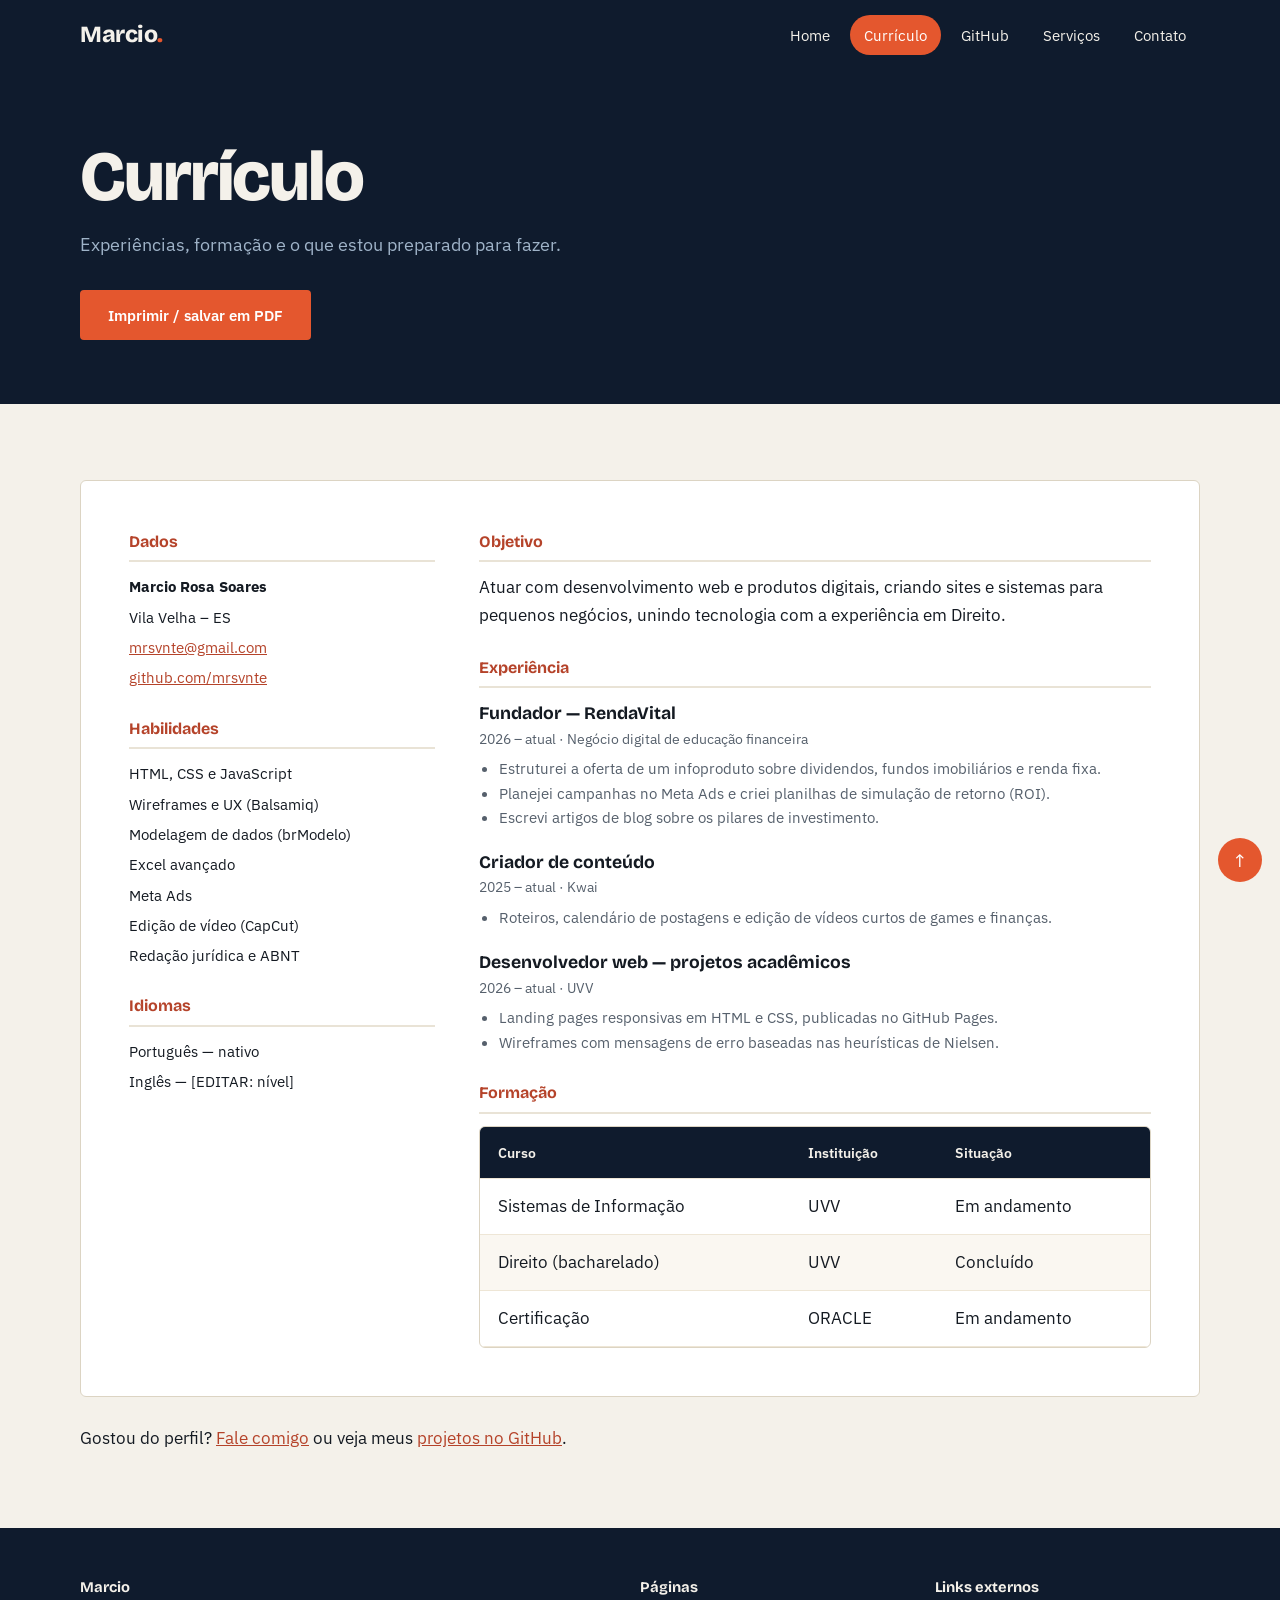
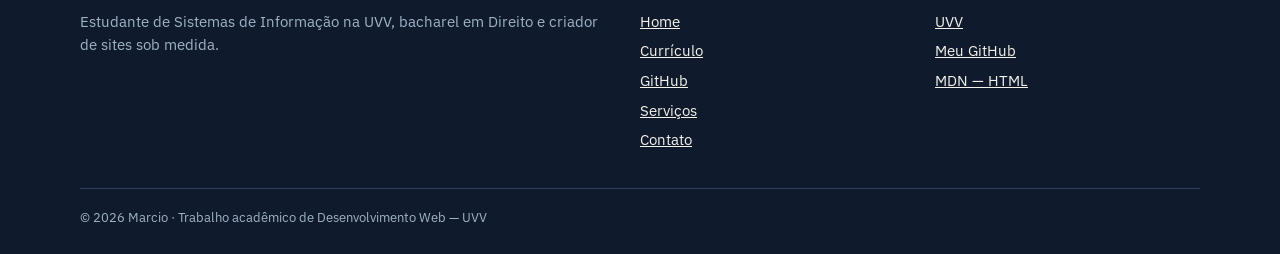
==== landpagemarcio/curriculo.html @ 63d4f601 "Add files via upload" ====
<!DOCTYPE html>
<html lang="pt-BR">
<head>
  <meta charset="UTF-8">
  <meta name="viewport" content="width=device-width, initial-scale=1.0">
  <meta name="description" content="Marcio — estudante de Sistemas de Informação na UVV. Portfólio, currículo e criação de sites.">
  <title>Currículo | Marcio</title>
  <link rel="preconnect" href="https://fonts.googleapis.com">
  <link rel="preconnect" href="https://fonts.gstatic.com" crossorigin>
  <link href="https://fonts.googleapis.com/css2?family=Bricolage+Grotesque:opsz,wght@12..96,700;12..96,800&family=IBM+Plex+Sans:wght@400;600&display=swap" rel="stylesheet">
  <link rel="stylesheet" href="css/style.css">
</head>
<body id="topo">
  <header class="topo">
    <div class="container">
      <a href="index.html" class="marca">Marcio<span>.</span></a>
      <input type="checkbox" id="menu-toggle">
      <label for="menu-toggle" class="menu-botao" aria-label="Abrir menu">☰</label>
      <nav class="menu" aria-label="Menu principal">
        <ul>
          <li><a href="index.html">Home</a></li>
          <li><a href="curriculo.html" class="ativo" aria-current="page">Currículo</a></li>
          <li><a href="github.html">GitHub</a></li>
          <li><a href="servicos.html">Serviços</a></li>
          <li><a href="contato.html">Contato</a></li>
        </ul>
      </nav>
    </div>
  </header>

  <main>
    <section class="cabecalho">
      <div class="container">
        <h1>Currículo</h1>
        <p>Experiências, formação e o que estou preparado para fazer.</p>
        <div class="acoes"><button class="botao" onclick="window.print()">Imprimir / salvar em PDF</button></div>
      </div>
    </section>

    <section>
      <div class="container">
        <article class="cv">
          <aside>
            <h3>Dados</h3>
            <ul>
              <li><strong>Marcio Rosa Soares</strong></li>
              <li>Vila Velha – ES</li>
              <li><a href="mailto:mrsvnte@gmail.com">mrsvnte@gmail.com</a></li>
              <li><a href="https://github.com/mrsvnte" target="_blank" rel="noopener">github.com/mrsvnte</a></li>
            </ul>
            <h3>Habilidades</h3>
            <ul>
              <li>HTML, CSS e JavaScript</li>
              <li>Wireframes e UX (Balsamiq)</li>
              <li>Modelagem de dados (brModelo)</li>
              <li>Excel avançado</li>
              <li>Meta Ads</li>
              <li>Edição de vídeo (CapCut)</li>
              <li>Redação jurídica e ABNT</li>
            </ul>
            <h3>Idiomas</h3>
            <ul>
              <li>Português — nativo</li>
              <li>Inglês — [EDITAR: nível]</li>
            </ul>
          </aside>

          <div>
            <div class="bloco">
              <h3>Objetivo</h3>
              <p>Atuar com desenvolvimento web e produtos digitais, criando sites e sistemas para pequenos negócios, unindo tecnologia com a experiência em Direito.</p>
            </div>
            <div class="bloco">
              <h3>Experiência</h3>
              <div class="exp">
                <strong>Fundador — RendaVital</strong>
                <span class="periodo">2026 – atual · Negócio digital de educação financeira</span>
                <ul>
                  <li>Estruturei a oferta de um infoproduto sobre dividendos, fundos imobiliários e renda fixa.</li>
                  <li>Planejei campanhas no Meta Ads e criei planilhas de simulação de retorno (ROI).</li>
                  <li>Escrevi artigos de blog sobre os pilares de investimento.</li>
                </ul>
              </div>
              <div class="exp">
                <strong>Criador de conteúdo</strong>
                <span class="periodo">2025 – atual · Kwai</span>
                <ul>
                  <li>Roteiros, calendário de postagens e edição de vídeos curtos de games e finanças.</li>
                </ul>
              </div>
              <div class="exp">
                <strong>Desenvolvedor web — projetos acadêmicos</strong>
                <span class="periodo">2026 – atual · UVV</span>
                <ul>
                  <li>Landing pages responsivas em HTML e CSS, publicadas no GitHub Pages.</li>
                  <li>Wireframes com mensagens de erro baseadas nas heurísticas de Nielsen.</li>
                </ul>
              </div>
            </div>
            <div class="bloco">
              <h3>Formação</h3>
              <div class="tabela-wrap">
                <table>
                  <thead><tr><th>Curso</th><th>Instituição</th><th>Situação</th></tr></thead>
                  <tbody>
                    <tr><td>Sistemas de Informação</td><td>UVV</td><td>Em andamento</td></tr>
                    <tr><td>Direito (bacharelado)</td><td>UVV</td><td>Concluído</td></tr>
                    <tr><td>Certificação</td><td>ORACLE</td><td>Em andamento</td></tr>
                  </tbody>
                </table>
              </div>
            </div>
          </div>
        </article>
        <p class="nao-imprimir" style="margin-top:28px">Gostou do perfil? <a href="contato.html">Fale comigo</a> ou veja meus <a href="github.html">projetos no GitHub</a>.</p>
      </div>
    </section>
  </main>

  <footer>
    <div class="container">
      <div>
        <h4>Marcio</h4>
        <p>Estudante de Sistemas de Informação na UVV, bacharel em Direito e criador de sites sob medida.</p>
      </div>
      <div>
        <h4>Páginas</h4>
        <ul>
          <li><a href="index.html">Home</a></li>
          <li><a href="curriculo.html">Currículo</a></li>
          <li><a href="github.html">GitHub</a></li>
          <li><a href="servicos.html">Serviços</a></li>
          <li><a href="contato.html">Contato</a></li>
        </ul>
      </div>
      <div>
        <h4>Links externos</h4>
        <ul>
          <li><a href="https://www.uvv.br/" target="_blank" rel="noopener">UVV</a></li>
          <li><a href="https://github.com/SEU-USUARIO" target="_blank" rel="noopener">Meu GitHub</a></li>
          <li><a href="https://developer.mozilla.org/pt-BR/docs/Web/HTML" target="_blank" rel="noopener">MDN — HTML</a></li>
        </ul>
      </div>
      <p class="copy">© 2026 Marcio · Trabalho acadêmico de Desenvolvimento Web — UVV</p>
    </div>
  </footer>
  <a href="#topo" class="voltar-topo" aria-label="Voltar ao topo">↑</a>
  <script src="js/script.js"></script>
</body>
</html>
---- landpagemarcio/css/style.css ----
/* ===== Portfólio Marcio — folha de estilo ===== */
:root {
  --navy: #0f1b2d;
  --navy-2: #16243a;
  --navy-3: #2c3e5c;
  --creme: #f4f1ea;
  --creme-2: #e9e3d6;
  --tinta: #141a22;
  --cinza: #56606c;
  --coral: #e4572e;
  --coral-escuro: #b5432a;
  --azul-claro: #9fb3c8;
  --erro: #b3261e;
  --titulo: 'Bricolage Grotesque', 'Segoe UI', Arial, sans-serif;
  --texto: 'IBM Plex Sans', 'Segoe UI', Arial, sans-serif;
  --largura: 1120px;
}
* { box-sizing: border-box; margin: 0; padding: 0; }
html { scroll-behavior: smooth; scroll-padding-top: 84px; }
body { font-family: var(--texto); background: var(--creme); color: var(--tinta); line-height: 1.6; font-size: 17px; }
img, video, audio { max-width: 100%; display: block; }
a { color: var(--coral-escuro); }
a:hover { color: var(--navy); }
.container { width: min(var(--largura), 100% - 40px); margin-inline: auto; }

/* ---------- Menu ---------- */
.topo { position: sticky; top: 0; z-index: 20; background: var(--navy); }
.topo .container { height: 70px; display: flex; align-items: center; justify-content: space-between; }
.marca { font-family: var(--titulo); font-weight: 800; font-size: 1.45rem; color: var(--creme); text-decoration: none; letter-spacing: -.02em; }
.marca span { color: var(--coral); }
.menu ul { list-style: none; display: flex; gap: 6px; }
.menu a { display: block; color: var(--creme); text-decoration: none; padding: 8px 14px; border-radius: 999px; font-size: .95rem; }
.menu a:hover { background: var(--navy-3); color: var(--creme); }
.menu a.ativo { background: var(--coral); color: #fff; }
#menu-toggle, .menu-botao { display: none; }

/* ---------- Cabeçalho de página ---------- */
.cabecalho { background: var(--navy); color: var(--creme); padding: 72px 0 64px; }
.cabecalho h1 { font-family: var(--titulo); font-weight: 800; font-size: clamp(2.4rem, 6vw, 4.4rem); line-height: 1; letter-spacing: -.03em; }
.cabecalho p { color: var(--azul-claro); font-size: 1.15rem; margin-top: 18px; max-width: 38em; }

/* Hero da home com foto */
.hero .container { display: grid; grid-template-columns: 1.4fr 1fr; gap: 56px; align-items: center; }
.hero .foto { position: relative; }
.hero .foto img { width: 100%; aspect-ratio: 4/5; object-fit: cover; border-radius: 6px; }
.hero .foto::after { content: ''; position: absolute; inset: 14px -14px -14px 14px; border: 3px solid var(--coral); border-radius: 6px; z-index: -1; }
.hero .foto { z-index: 0; }
.selo { display: inline-flex; flex-wrap: wrap; gap: 8px; margin-top: 26px; }
.selo span { border: 1px solid var(--navy-3); color: var(--creme); padding: 6px 14px; border-radius: 999px; font-size: .9rem; }

/* ---------- Seções ---------- */
section { padding: 76px 0; }
.alt { background: var(--creme-2); }
h2 { font-family: var(--titulo); font-weight: 800; font-size: clamp(1.8rem, 3.6vw, 2.6rem); letter-spacing: -.02em; line-height: 1.1; margin-bottom: 16px; }
h3 { font-family: var(--titulo); font-weight: 700; font-size: 1.3rem; margin-bottom: 8px; }
.intro { color: var(--cinza); max-width: 42em; margin-bottom: 34px; }
.duas { display: grid; grid-template-columns: 1fr 1fr; gap: 48px; }
.duas p + p { margin-top: 14px; }

/* Índice ancorado da home */
.indice { display: flex; flex-wrap: wrap; gap: 8px; margin-top: 30px; }
.indice a { color: var(--creme); text-decoration: none; font-size: .9rem; padding: 6px 12px; background: var(--navy-2); border-radius: 4px; }
.indice a:hover { background: var(--coral); color: #fff; }

/* Cartões */
.cards { display: grid; grid-template-columns: repeat(auto-fit, minmax(230px, 1fr)); gap: 18px; }
.card { background: #fff; border: 1px solid #dcd4c3; border-radius: 6px; padding: 24px; }
.card .icone { font-size: 1.8rem; line-height: 1; margin-bottom: 12px; display: block; }
.card p { color: var(--cinza); font-size: .95rem; }

/* Barras de habilidade */
.habilidades { list-style: none; }
.habilidades li { margin-bottom: 16px; }
.habilidades .nome { display: flex; justify-content: space-between; font-size: .95rem; font-weight: 600; }
.barra { height: 8px; background: #dcd4c3; border-radius: 99px; overflow: hidden; margin-top: 6px; }
.barra span { display: block; height: 100%; background: var(--coral); border-radius: 99px; }

/* Linha do tempo (sequência real) */
.timeline { list-style: none; border-left: 3px solid var(--coral); padding-left: 26px; }
.timeline li { position: relative; padding-bottom: 26px; }
.timeline li::before { content: ''; position: absolute; left: -35px; top: 6px; width: 15px; height: 15px; border-radius: 50%; background: var(--creme); border: 3px solid var(--coral); }
.timeline .quando { font-size: .85rem; color: var(--coral-escuro); font-weight: 600; }
.timeline strong { display: block; font-family: var(--titulo); font-size: 1.15rem; }

/* ---------- Tabelas ---------- */
.tabela-wrap { overflow-x: auto; border-radius: 6px; border: 1px solid #dcd4c3; background: #fff; }
table { width: 100%; border-collapse: collapse; min-width: 620px; }
caption { text-align: left; padding: 14px 18px; font-family: var(--titulo); font-weight: 700; font-size: 1.1rem; border-bottom: 1px solid #dcd4c3; }
th, td { padding: 14px 18px; text-align: left; vertical-align: top; border-bottom: 1px solid #eee6d6; }
thead th { background: var(--navy); color: var(--creme); font-weight: 600; font-size: .9rem; }
tbody tr:nth-child(even) { background: #faf7f1; }
tbody tr:hover { background: #fdeee8; }
.preco { font-family: var(--titulo); font-weight: 800; font-size: 1.25rem; color: var(--coral-escuro); white-space: nowrap; }
tr.destaque { outline: 2px solid var(--coral); outline-offset: -2px; }
.tag { display: inline-block; font-size: .78rem; background: var(--coral); color: #fff; padding: 2px 8px; border-radius: 99px; margin-left: 6px; vertical-align: middle; }

/* ---------- Mídia ---------- */
.midia { display: grid; grid-template-columns: 1.5fr 1fr; gap: 28px; align-items: start; }
.midia video { width: 100%; border-radius: 6px; background: var(--navy); }
.player { background: var(--navy); color: var(--creme); border-radius: 6px; padding: 24px; }
.player p { color: var(--azul-claro); font-size: .92rem; margin: 6px 0 16px; }
.player audio { width: 100%; }
.legenda { font-size: .85rem; color: var(--cinza); margin-top: 8px; }

/* ---------- Botões ---------- */
.botao { display: inline-block; padding: 13px 26px; border-radius: 4px; font-weight: 600; text-decoration: none; border: 2px solid var(--coral); background: var(--coral); color: #fff; cursor: pointer; font-family: var(--texto); font-size: .95rem; }
.botao:hover { background: var(--coral-escuro); border-color: var(--coral-escuro); color: #fff; }
.botao.linha { background: transparent; color: var(--creme); border-color: var(--creme); }
.botao.linha:hover { background: var(--creme); color: var(--navy); }
.botao.escuro { background: transparent; color: var(--navy); border-color: var(--navy); }
.botao.escuro:hover { background: var(--navy); color: var(--creme); }
.acoes { display: flex; flex-wrap: wrap; gap: 12px; margin-top: 30px; }

/* ---------- Currículo ---------- */
.cv { background: #fff; border: 1px solid #dcd4c3; border-radius: 6px; padding: 48px; display: grid; grid-template-columns: 1fr 2.2fr; gap: 44px; }
.cv aside h3, .cv .bloco h3 { font-size: 1rem; text-transform: none; color: var(--coral-escuro); border-bottom: 2px solid var(--creme-2); padding-bottom: 6px; margin: 26px 0 12px; }
.cv aside h3:first-child, .cv .bloco:first-child h3 { margin-top: 0; }
.cv ul { list-style: none; }
.cv aside li { margin-bottom: 6px; font-size: .95rem; }
.cv .exp { margin-bottom: 20px; }
.cv .exp strong { font-family: var(--titulo); font-size: 1.1rem; }
.cv .exp .periodo { font-size: .85rem; color: var(--cinza); display: block; }
.cv .exp ul { list-style: disc; margin: 6px 0 0 20px; color: var(--cinza); font-size: .95rem; }

/* ---------- GitHub ---------- */
.github-card { display: grid; grid-template-columns: 1.4fr 1fr; gap: 40px; align-items: center; }
.github-card img { border-radius: 10px; box-shadow: 0 18px 40px rgba(15,27,45,.25); }

/* ---------- Formulário ---------- */
.contato-grid { display: grid; grid-template-columns: 1fr 1.7fr; gap: 52px; }
form { background: #fff; border: 1px solid #dcd4c3; border-radius: 6px; padding: 32px; }
fieldset { border: none; margin-bottom: 24px; }
legend { font-family: var(--titulo); font-weight: 700; font-size: 1.2rem; margin-bottom: 12px; }
.linha2 { display: grid; grid-template-columns: 1fr 1fr; gap: 16px; }
.campo { display: flex; flex-direction: column; margin-bottom: 16px; }
label, .rotulo { font-size: .9rem; font-weight: 600; margin-bottom: 6px; }
input[type=text], input[type=tel], input[type=email], input[type=date], input[type=number], select, textarea {
  font: inherit; font-size: 1rem; padding: 11px 12px; border: 1px solid #c7bea9; border-radius: 4px; background: #fff; color: var(--tinta);
}
input:focus, select:focus, textarea:focus { outline: 2px solid var(--coral); outline-offset: 1px; border-color: var(--coral); }
textarea { min-height: 120px; resize: vertical; }
.opcoes { display: flex; flex-wrap: wrap; gap: 10px 22px; }
.opcoes label { font-weight: 400; display: flex; align-items: center; gap: 8px; margin: 0; cursor: pointer; }
input[type=radio], input[type=checkbox], input[type=range] { accent-color: var(--coral); }
input[type=radio], input[type=checkbox] { width: 18px; height: 18px; }
.ajuda { font-size: .82rem; color: var(--cinza); margin-top: 5px; }
.erro-msg { font-size: .85rem; color: var(--erro); margin-top: 5px; }
.campo.invalido input, .campo.invalido select, .campo.invalido textarea { border-color: var(--erro); }
.sucesso { display: none; margin-top: 18px; padding: 16px; border-left: 4px solid var(--coral); background: #fdeee8; }
.sucesso.mostrar { display: block; }

/* ---------- Rodapé ---------- */
footer { background: var(--navy); color: var(--azul-claro); padding: 48px 0 26px; font-size: .92rem; }
footer .container { display: grid; grid-template-columns: 2fr 1fr 1fr; gap: 30px; }
footer h4 { color: var(--creme); font-family: var(--titulo); margin-bottom: 10px; }
footer ul { list-style: none; }
footer li { margin: 6px 0; }
footer a { color: var(--creme); }
footer a:hover { color: var(--coral); }
.copy { grid-column: 1 / -1; border-top: 1px solid var(--navy-3); padding-top: 18px; font-size: .82rem; }
.voltar-topo { position: fixed; right: 18px; bottom: 18px; width: 44px; height: 44px; display: grid; place-items: center; background: var(--coral); color: #fff; text-decoration: none; border-radius: 50%; font-size: 1.2rem; z-index: 30; }
.voltar-topo:hover { background: var(--navy); color: #fff; }

/* ---------- Responsivo ---------- */
@media (max-width: 920px) {
  .hero .container, .duas, .midia, .github-card, .contato-grid, .cv { grid-template-columns: 1fr; gap: 32px; }
  .hero .foto { max-width: 340px; }
  .cv { padding: 28px; }
  footer .container { grid-template-columns: 1fr 1fr; }
}
@media (max-width: 720px) {
  body { font-size: 16px; }
  .menu-botao { display: block; color: var(--creme); font-size: 1.7rem; cursor: pointer; padding: 6px; }
  .menu { position: absolute; top: 70px; left: 0; right: 0; background: var(--navy); max-height: 0; overflow: hidden; transition: max-height .3s; }
  .menu ul { flex-direction: column; padding: 8px 16px 16px; }
  #menu-toggle:checked ~ .menu { max-height: 420px; }
  .cabecalho { padding: 48px 0 44px; }
  section { padding: 54px 0; }
  .linha2 { grid-template-columns: 1fr; gap: 0; }
  form { padding: 22px; }
  footer .container { grid-template-columns: 1fr; }
}

/* ---------- Impressão do currículo ---------- */
@media print {
  .topo, footer, .voltar-topo, .cabecalho, .nao-imprimir { display: none !important; }
  body { background: #fff; }
  section { padding: 0; }
  .cv { border: none; padding: 0; }
}
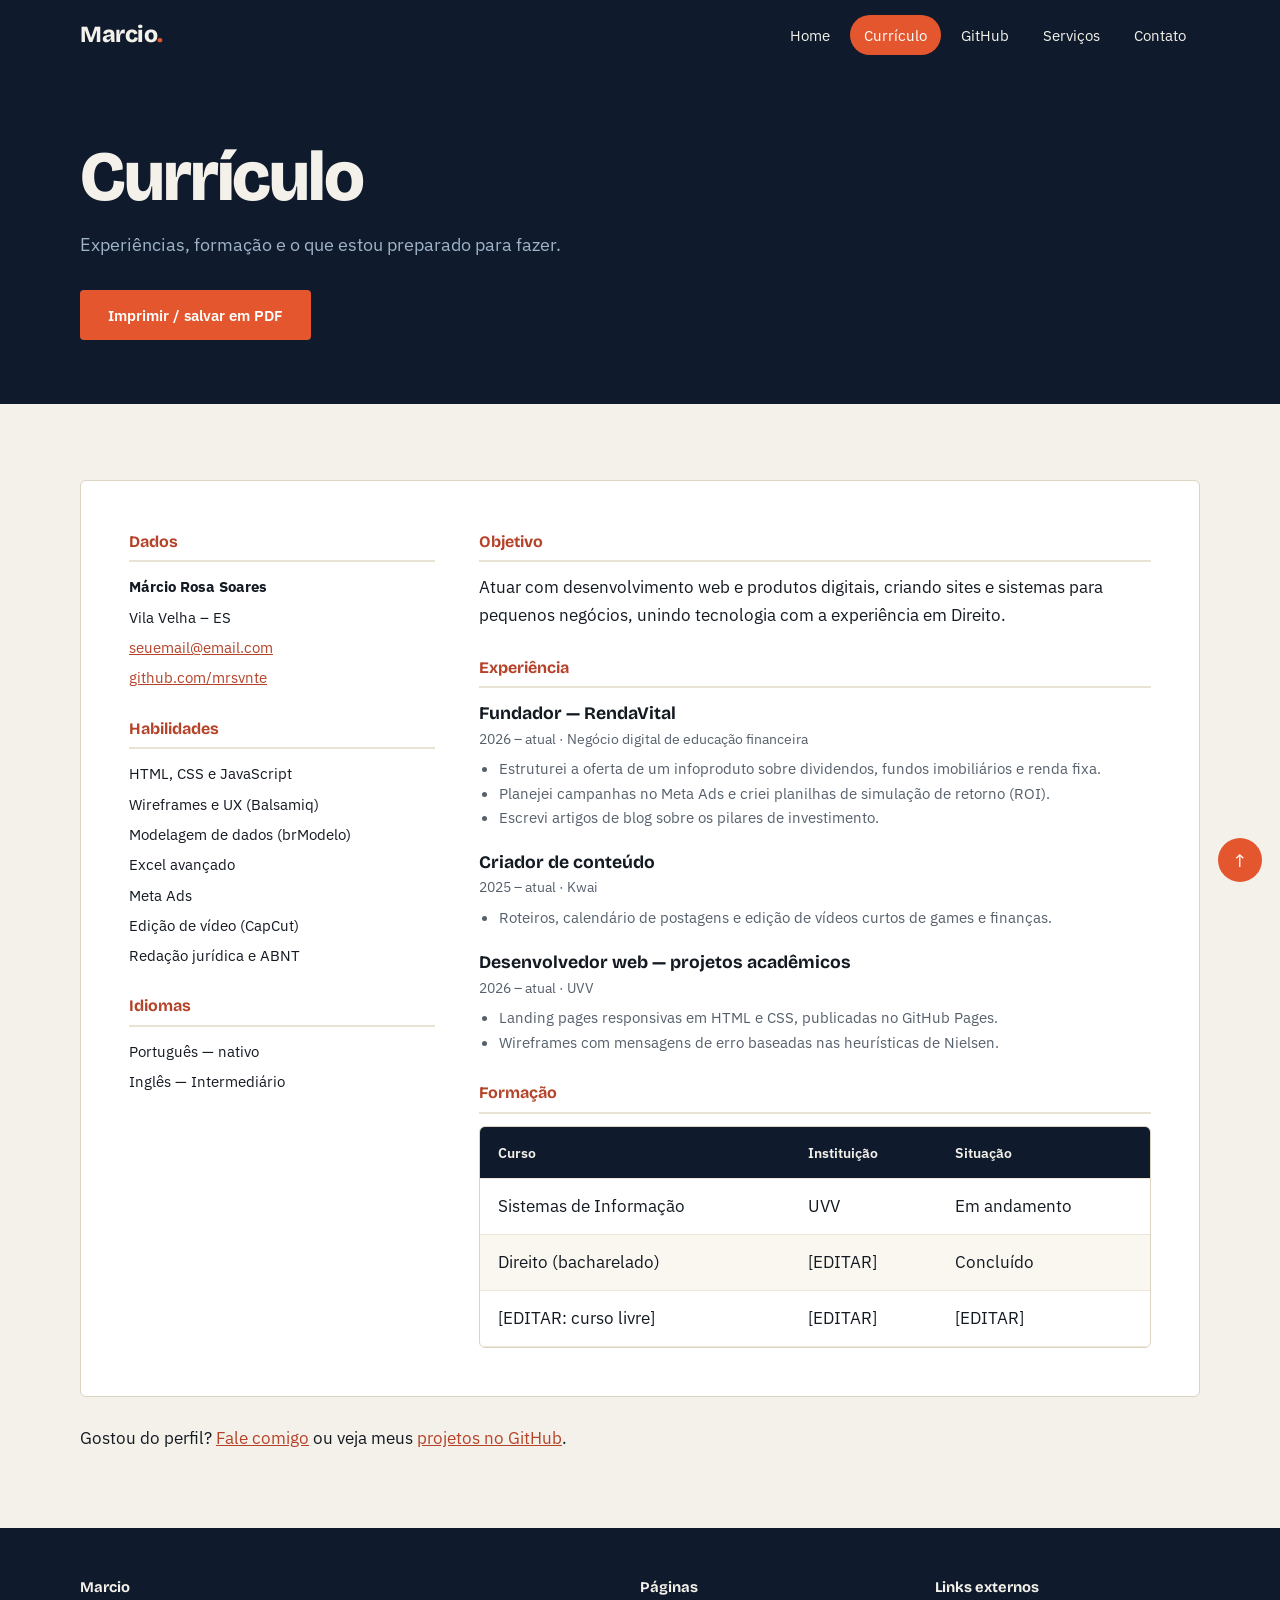
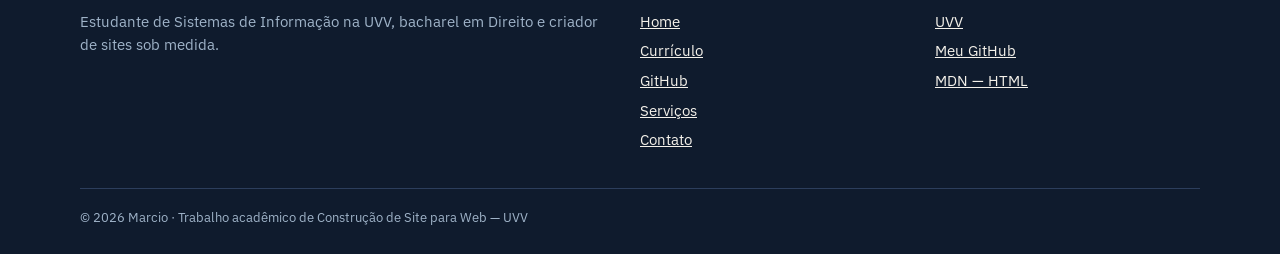
==== commit 032f29f3: "Add files via upload" ====
--- a/landpagemarcio/curriculo.html
+++ b/landpagemarcio/curriculo.html
@@ -8,7 +8,199 @@
   <link rel="preconnect" href="https://fonts.googleapis.com">
   <link rel="preconnect" href="https://fonts.gstatic.com" crossorigin>
   <link href="https://fonts.googleapis.com/css2?family=Bricolage+Grotesque:opsz,wght@12..96,700;12..96,800&family=IBM+Plex+Sans:wght@400;600&display=swap" rel="stylesheet">
-  <link rel="stylesheet" href="css/style.css">
+  <style>
+/* ===== Portfólio Marcio — folha de estilo ===== */
+:root {
+  --navy: #0f1b2d;
+  --navy-2: #16243a;
+  --navy-3: #2c3e5c;
+  --creme: #f4f1ea;
+  --creme-2: #e9e3d6;
+  --tinta: #141a22;
+  --cinza: #56606c;
+  --coral: #e4572e;
+  --coral-escuro: #b5432a;
+  --azul-claro: #9fb3c8;
+  --erro: #b3261e;
+  --titulo: 'Bricolage Grotesque', 'Segoe UI', Arial, sans-serif;
+  --texto: 'IBM Plex Sans', 'Segoe UI', Arial, sans-serif;
+  --largura: 1120px;
+}
+* { box-sizing: border-box; margin: 0; padding: 0; }
+html { scroll-behavior: smooth; scroll-padding-top: 84px; }
+body { font-family: var(--texto); background: var(--creme); color: var(--tinta); line-height: 1.6; font-size: 17px; }
+img, video, audio { max-width: 100%; display: block; }
+a { color: var(--coral-escuro); }
+a:hover { color: var(--navy); }
+.container { width: min(var(--largura), 100% - 40px); margin-inline: auto; }
+
+/* ---------- Menu ---------- */
+.topo { position: sticky; top: 0; z-index: 20; background: var(--navy); }
+.topo .container { height: 70px; display: flex; align-items: center; justify-content: space-between; }
+.marca { font-family: var(--titulo); font-weight: 800; font-size: 1.45rem; color: var(--creme); text-decoration: none; letter-spacing: -.02em; }
+.marca span { color: var(--coral); }
+.menu ul { list-style: none; display: flex; gap: 6px; }
+.menu a { display: block; color: var(--creme); text-decoration: none; padding: 8px 14px; border-radius: 999px; font-size: .95rem; }
+.menu a:hover { background: var(--navy-3); color: var(--creme); }
+.menu a.ativo { background: var(--coral); color: #fff; }
+#menu-toggle, .menu-botao { display: none; }
+
+/* ---------- Cabeçalho de página ---------- */
+.cabecalho { background: var(--navy); color: var(--creme); padding: 72px 0 64px; }
+.cabecalho h1 { font-family: var(--titulo); font-weight: 800; font-size: clamp(2.4rem, 6vw, 4.4rem); line-height: 1; letter-spacing: -.03em; }
+.cabecalho p { color: var(--azul-claro); font-size: 1.15rem; margin-top: 18px; max-width: 38em; }
+
+/* Hero da home com foto */
+.hero .container { display: grid; grid-template-columns: 1.4fr 1fr; gap: 56px; align-items: center; }
+.hero .foto { position: relative; }
+.hero .foto img { width: 100%; aspect-ratio: 4/5; object-fit: cover; border-radius: 6px; }
+.hero .foto::after { content: ''; position: absolute; inset: 14px -14px -14px 14px; border: 3px solid var(--coral); border-radius: 6px; z-index: -1; }
+.hero .foto { z-index: 0; }
+.selo { display: inline-flex; flex-wrap: wrap; gap: 8px; margin-top: 26px; }
+.selo span { border: 1px solid var(--navy-3); color: var(--creme); padding: 6px 14px; border-radius: 999px; font-size: .9rem; }
+
+/* ---------- Seções ---------- */
+section { padding: 76px 0; }
+.alt { background: var(--creme-2); }
+h2 { font-family: var(--titulo); font-weight: 800; font-size: clamp(1.8rem, 3.6vw, 2.6rem); letter-spacing: -.02em; line-height: 1.1; margin-bottom: 16px; }
+h3 { font-family: var(--titulo); font-weight: 700; font-size: 1.3rem; margin-bottom: 8px; }
+.intro { color: var(--cinza); max-width: 42em; margin-bottom: 34px; }
+.duas { display: grid; grid-template-columns: 1fr 1fr; gap: 48px; }
+.duas p + p { margin-top: 14px; }
+
+/* Índice ancorado da home */
+.indice { display: flex; flex-wrap: wrap; gap: 8px; margin-top: 30px; }
+.indice a { color: var(--creme); text-decoration: none; font-size: .9rem; padding: 6px 12px; background: var(--navy-2); border-radius: 4px; }
+.indice a:hover { background: var(--coral); color: #fff; }
+
+/* Cartões */
+.cards { display: grid; grid-template-columns: repeat(auto-fit, minmax(230px, 1fr)); gap: 18px; }
+.card { background: #fff; border: 1px solid #dcd4c3; border-radius: 6px; padding: 24px; }
+.card .icone { font-size: 1.8rem; line-height: 1; margin-bottom: 12px; display: block; }
+.card p { color: var(--cinza); font-size: .95rem; }
+
+/* Barras de habilidade */
+.habilidades { list-style: none; }
+.habilidades li { margin-bottom: 16px; }
+.habilidades .nome { display: flex; justify-content: space-between; font-size: .95rem; font-weight: 600; }
+.barra { height: 8px; background: #dcd4c3; border-radius: 99px; overflow: hidden; margin-top: 6px; }
+.barra span { display: block; height: 100%; background: var(--coral); border-radius: 99px; }
+
+/* Linha do tempo (sequência real) */
+.timeline { list-style: none; border-left: 3px solid var(--coral); padding-left: 26px; }
+.timeline li { position: relative; padding-bottom: 26px; }
+.timeline li::before { content: ''; position: absolute; left: -35px; top: 6px; width: 15px; height: 15px; border-radius: 50%; background: var(--creme); border: 3px solid var(--coral); }
+.timeline .quando { font-size: .85rem; color: var(--coral-escuro); font-weight: 600; }
+.timeline strong { display: block; font-family: var(--titulo); font-size: 1.15rem; }
+
+/* ---------- Tabelas ---------- */
+.tabela-wrap { overflow-x: auto; border-radius: 6px; border: 1px solid #dcd4c3; background: #fff; }
+table { width: 100%; border-collapse: collapse; min-width: 620px; }
+caption { text-align: left; padding: 14px 18px; font-family: var(--titulo); font-weight: 700; font-size: 1.1rem; border-bottom: 1px solid #dcd4c3; }
+th, td { padding: 14px 18px; text-align: left; vertical-align: top; border-bottom: 1px solid #eee6d6; }
+thead th { background: var(--navy); color: var(--creme); font-weight: 600; font-size: .9rem; }
+tbody tr:nth-child(even) { background: #faf7f1; }
+tbody tr:hover { background: #fdeee8; }
+.preco { font-family: var(--titulo); font-weight: 800; font-size: 1.25rem; color: var(--coral-escuro); white-space: nowrap; }
+tr.destaque { outline: 2px solid var(--coral); outline-offset: -2px; }
+.tag { display: inline-block; font-size: .78rem; background: var(--coral); color: #fff; padding: 2px 8px; border-radius: 99px; margin-left: 6px; vertical-align: middle; }
+
+/* ---------- Mídia ---------- */
+.midia { display: grid; grid-template-columns: 1.5fr 1fr; gap: 28px; align-items: start; }
+.midia video { width: 100%; border-radius: 6px; background: var(--navy); }
+.player { background: var(--navy); color: var(--creme); border-radius: 6px; padding: 24px; }
+.player p { color: var(--azul-claro); font-size: .92rem; margin: 6px 0 16px; }
+.player audio { width: 100%; }
+.legenda { font-size: .85rem; color: var(--cinza); margin-top: 8px; }
+
+/* ---------- Botões ---------- */
+.botao { display: inline-block; padding: 13px 26px; border-radius: 4px; font-weight: 600; text-decoration: none; border: 2px solid var(--coral); background: var(--coral); color: #fff; cursor: pointer; font-family: var(--texto); font-size: .95rem; }
+.botao:hover { background: var(--coral-escuro); border-color: var(--coral-escuro); color: #fff; }
+.botao.linha { background: transparent; color: var(--creme); border-color: var(--creme); }
+.botao.linha:hover { background: var(--creme); color: var(--navy); }
+.botao.escuro { background: transparent; color: var(--navy); border-color: var(--navy); }
+.botao.escuro:hover { background: var(--navy); color: var(--creme); }
+.acoes { display: flex; flex-wrap: wrap; gap: 12px; margin-top: 30px; }
+
+/* ---------- Currículo ---------- */
+.cv { background: #fff; border: 1px solid #dcd4c3; border-radius: 6px; padding: 48px; display: grid; grid-template-columns: 1fr 2.2fr; gap: 44px; }
+.cv aside h3, .cv .bloco h3 { font-size: 1rem; text-transform: none; color: var(--coral-escuro); border-bottom: 2px solid var(--creme-2); padding-bottom: 6px; margin: 26px 0 12px; }
+.cv aside h3:first-child, .cv .bloco:first-child h3 { margin-top: 0; }
+.cv ul { list-style: none; }
+.cv aside li { margin-bottom: 6px; font-size: .95rem; }
+.cv .exp { margin-bottom: 20px; }
+.cv .exp strong { font-family: var(--titulo); font-size: 1.1rem; }
+.cv .exp .periodo { font-size: .85rem; color: var(--cinza); display: block; }
+.cv .exp ul { list-style: disc; margin: 6px 0 0 20px; color: var(--cinza); font-size: .95rem; }
+
+/* ---------- GitHub ---------- */
+.github-card { display: grid; grid-template-columns: 1.4fr 1fr; gap: 40px; align-items: center; }
+.github-card img { border-radius: 10px; box-shadow: 0 18px 40px rgba(15,27,45,.25); }
+
+/* ---------- Formulário ---------- */
+.contato-grid { display: grid; grid-template-columns: 1fr 1.7fr; gap: 52px; }
+form { background: #fff; border: 1px solid #dcd4c3; border-radius: 6px; padding: 32px; }
+fieldset { border: none; margin-bottom: 24px; }
+legend { font-family: var(--titulo); font-weight: 700; font-size: 1.2rem; margin-bottom: 12px; }
+.linha2 { display: grid; grid-template-columns: 1fr 1fr; gap: 16px; }
+.campo { display: flex; flex-direction: column; margin-bottom: 16px; }
+label, .rotulo { font-size: .9rem; font-weight: 600; margin-bottom: 6px; }
+input[type=text], input[type=tel], input[type=email], input[type=date], input[type=number], select, textarea {
+  font: inherit; font-size: 1rem; padding: 11px 12px; border: 1px solid #c7bea9; border-radius: 4px; background: #fff; color: var(--tinta);
+}
+input:focus, select:focus, textarea:focus { outline: 2px solid var(--coral); outline-offset: 1px; border-color: var(--coral); }
+textarea { min-height: 120px; resize: vertical; }
+.opcoes { display: flex; flex-wrap: wrap; gap: 10px 22px; }
+.opcoes label { font-weight: 400; display: flex; align-items: center; gap: 8px; margin: 0; cursor: pointer; }
+input[type=radio], input[type=checkbox], input[type=range] { accent-color: var(--coral); }
+input[type=radio], input[type=checkbox] { width: 18px; height: 18px; }
+.ajuda { font-size: .82rem; color: var(--cinza); margin-top: 5px; }
+.erro-msg { font-size: .85rem; color: var(--erro); margin-top: 5px; }
+.campo.invalido input, .campo.invalido select, .campo.invalido textarea { border-color: var(--erro); }
+.sucesso { display: none; margin-top: 18px; padding: 16px; border-left: 4px solid var(--coral); background: #fdeee8; }
+.sucesso.mostrar { display: block; }
+
+/* ---------- Rodapé ---------- */
+footer { background: var(--navy); color: var(--azul-claro); padding: 48px 0 26px; font-size: .92rem; }
+footer .container { display: grid; grid-template-columns: 2fr 1fr 1fr; gap: 30px; }
+footer h4 { color: var(--creme); font-family: var(--titulo); margin-bottom: 10px; }
+footer ul { list-style: none; }
+footer li { margin: 6px 0; }
+footer a { color: var(--creme); }
+footer a:hover { color: var(--coral); }
+.copy { grid-column: 1 / -1; border-top: 1px solid var(--navy-3); padding-top: 18px; font-size: .82rem; }
+.voltar-topo { position: fixed; right: 18px; bottom: 18px; width: 44px; height: 44px; display: grid; place-items: center; background: var(--coral); color: #fff; text-decoration: none; border-radius: 50%; font-size: 1.2rem; z-index: 30; }
+.voltar-topo:hover { background: var(--navy); color: #fff; }
+
+/* ---------- Responsivo ---------- */
+@media (max-width: 920px) {
+  .hero .container, .duas, .midia, .github-card, .contato-grid, .cv { grid-template-columns: 1fr; gap: 32px; }
+  .hero .foto { max-width: 340px; }
+  .cv { padding: 28px; }
+  footer .container { grid-template-columns: 1fr 1fr; }
+}
+@media (max-width: 720px) {
+  body { font-size: 16px; }
+  .menu-botao { display: block; color: var(--creme); font-size: 1.7rem; cursor: pointer; padding: 6px; }
+  .menu { position: absolute; top: 70px; left: 0; right: 0; background: var(--navy); max-height: 0; overflow: hidden; transition: max-height .3s; }
+  .menu ul { flex-direction: column; padding: 8px 16px 16px; }
+  #menu-toggle:checked ~ .menu { max-height: 420px; }
+  .cabecalho { padding: 48px 0 44px; }
+  section { padding: 54px 0; }
+  .linha2 { grid-template-columns: 1fr; gap: 0; }
+  form { padding: 22px; }
+  footer .container { grid-template-columns: 1fr; }
+}
+
+/* ---------- Impressão do currículo ---------- */
+@media print {
+  .topo, footer, .voltar-topo, .cabecalho, .nao-imprimir { display: none !important; }
+  body { background: #fff; }
+  section { padding: 0; }
+  .cv { border: none; padding: 0; }
+}
+
+</style>
 </head>
 <body id="topo">
   <header class="topo">
@@ -43,9 +235,9 @@
           <aside>
             <h3>Dados</h3>
             <ul>
-              <li><strong>Marcio Rosa Soares</strong></li>
+              <li><strong>Márcio Rosa Soares</strong></li>
               <li>Vila Velha – ES</li>
-              <li><a href="mailto:mrsvnte@gmail.com">mrsvnte@gmail.com</a></li>
+              <li><a href="mailto:seuemail@email.com">seuemail@email.com</a></li>
               <li><a href="https://github.com/mrsvnte" target="_blank" rel="noopener">github.com/mrsvnte</a></li>
             </ul>
             <h3>Habilidades</h3>
@@ -61,7 +253,7 @@
             <h3>Idiomas</h3>
             <ul>
               <li>Português — nativo</li>
-              <li>Inglês — [EDITAR: nível]</li>
+              <li>Inglês — Intermediário</li>
             </ul>
           </aside>
 
@@ -104,8 +296,8 @@
                   <thead><tr><th>Curso</th><th>Instituição</th><th>Situação</th></tr></thead>
                   <tbody>
                     <tr><td>Sistemas de Informação</td><td>UVV</td><td>Em andamento</td></tr>
-                    <tr><td>Direito (bacharelado)</td><td>UVV</td><td>Concluído</td></tr>
-                    <tr><td>Certificação</td><td>ORACLE</td><td>Em andamento</td></tr>
+                    <tr><td>Direito (bacharelado)</td><td>[EDITAR]</td><td>Concluído</td></tr>
+                    <tr><td>[EDITAR: curso livre]</td><td>[EDITAR]</td><td>[EDITAR]</td></tr>
                   </tbody>
                 </table>
               </div>
@@ -137,14 +329,86 @@
         <h4>Links externos</h4>
         <ul>
           <li><a href="https://www.uvv.br/" target="_blank" rel="noopener">UVV</a></li>
-          <li><a href="https://github.com/SEU-USUARIO" target="_blank" rel="noopener">Meu GitHub</a></li>
+          <li><a href="https://github.com/mrsvnte" target="_blank" rel="noopener">Meu GitHub</a></li>
           <li><a href="https://developer.mozilla.org/pt-BR/docs/Web/HTML" target="_blank" rel="noopener">MDN — HTML</a></li>
         </ul>
       </div>
-      <p class="copy">© 2026 Marcio · Trabalho acadêmico de Desenvolvimento Web — UVV</p>
+      <p class="copy">© 2026 Marcio · Trabalho acadêmico de Construção de Site para Web — UVV</p>
     </div>
   </footer>
   <a href="#topo" class="voltar-topo" aria-label="Voltar ao topo">↑</a>
-  <script src="js/script.js"></script>
+  <script>
+// ===== Menu: fecha no celular ao clicar em um link =====
+document.querySelectorAll('.menu a').forEach(link => {
+  link.addEventListener('click', () => {
+    const toggle = document.getElementById('menu-toggle');
+    if (toggle) toggle.checked = false;
+  });
+});
+
+// ===== Formulário de contato (só existe em contato.html) =====
+const form = document.getElementById('form-contato');
+if (form) {
+  const $ = id => document.getElementById(id);
+
+  // Pré-seleciona o plano vindo da página de serviços (contato.html?plano=...)
+  const plano = new URLSearchParams(location.search).get('plano');
+  if (plano && $('servico').querySelector(`option[value="${plano}"]`)) $('servico').value = plano;
+
+  // CPF ou CNPJ conforme o tipo de pessoa
+  document.querySelectorAll('input[name="tipo_pessoa"]').forEach(r => r.addEventListener('change', () => {
+    const pj = document.querySelector('input[name="tipo_pessoa"]:checked').value === 'juridica';
+    $('label-documento').textContent = pj ? 'CNPJ (opcional)' : 'CPF (opcional)';
+    $('documento').placeholder = pj ? '00.000.000/0000-00' : '000.000.000-00';
+  }));
+
+  // Valor do orçamento e contador de caracteres
+  $('orcamento').addEventListener('input', e => { $('orcamento-valor').textContent = Number(e.target.value).toLocaleString('pt-BR'); });
+  $('descricao').addEventListener('input', e => { $('contador').textContent = e.target.value.length; });
+
+  function erro(campo, msg) {
+    const bloco = campo.closest('.campo');
+    bloco.classList.toggle('invalido', !!msg);
+    const span = bloco.querySelector('.erro-msg');
+    if (span) span.textContent = msg || '';
+    return !msg;
+  }
+
+  function validar() {
+    let ok = true;
+    ok &= erro($('nome'), $('nome').value.trim().split(/\s+/).length < 2 ? 'Digite nome e sobrenome.' : '');
+    ok &= erro($('telefone'), $('telefone').value.replace(/\D/g, '').length < 10 ? 'Digite o telefone com DDD. Ex.: (27) 99999-9999' : '');
+    ok &= erro($('email'), /^[^\s@]+@[^\s@]+\.[^\s@]+$/.test($('email').value) ? '' : 'E-mail inválido. Ex.: nome@email.com');
+    ok &= erro($('servico'), $('servico').value ? '' : 'Escolha o tipo de serviço.');
+    ok &= erro($('descricao'), $('descricao').value.trim().length >= 15 ? '' : 'Conte um pouco mais (mínimo 15 caracteres).');
+    ok &= erro($('aceite'), $('aceite').checked ? '' : 'Marque a autorização para eu poder responder.');
+    const temHorario = document.querySelectorAll('input[name="horario"]:checked').length > 0;
+    $('erro-horario').textContent = temHorario ? '' : 'Escolha pelo menos um horário.';
+    return ok && temHorario;
+  }
+
+  form.addEventListener('submit', e => {
+    e.preventDefault();
+    const sucesso = $('sucesso');
+    if (!validar()) {
+      sucesso.classList.remove('mostrar');
+      form.querySelector('.invalido input, .invalido select, .invalido textarea')?.focus();
+      return;
+    }
+    const primeiroNome = $('nome').value.trim().split(' ')[0];
+    sucesso.textContent = `Obrigado, ${primeiroNome}! Recebi seu pedido e vou enviar a proposta no horário escolhido.`;
+    sucesso.classList.add('mostrar');
+    form.reset();
+    $('contador').textContent = '0';
+    $('orcamento-valor').textContent = '1.500';
+  });
+
+  form.addEventListener('reset', () => {
+    form.querySelectorAll('.campo').forEach(c => c.classList.remove('invalido'));
+    form.querySelectorAll('.erro-msg').forEach(s => (s.textContent = ''));
+  });
+}
+
+</script>
 </body>
 </html>
